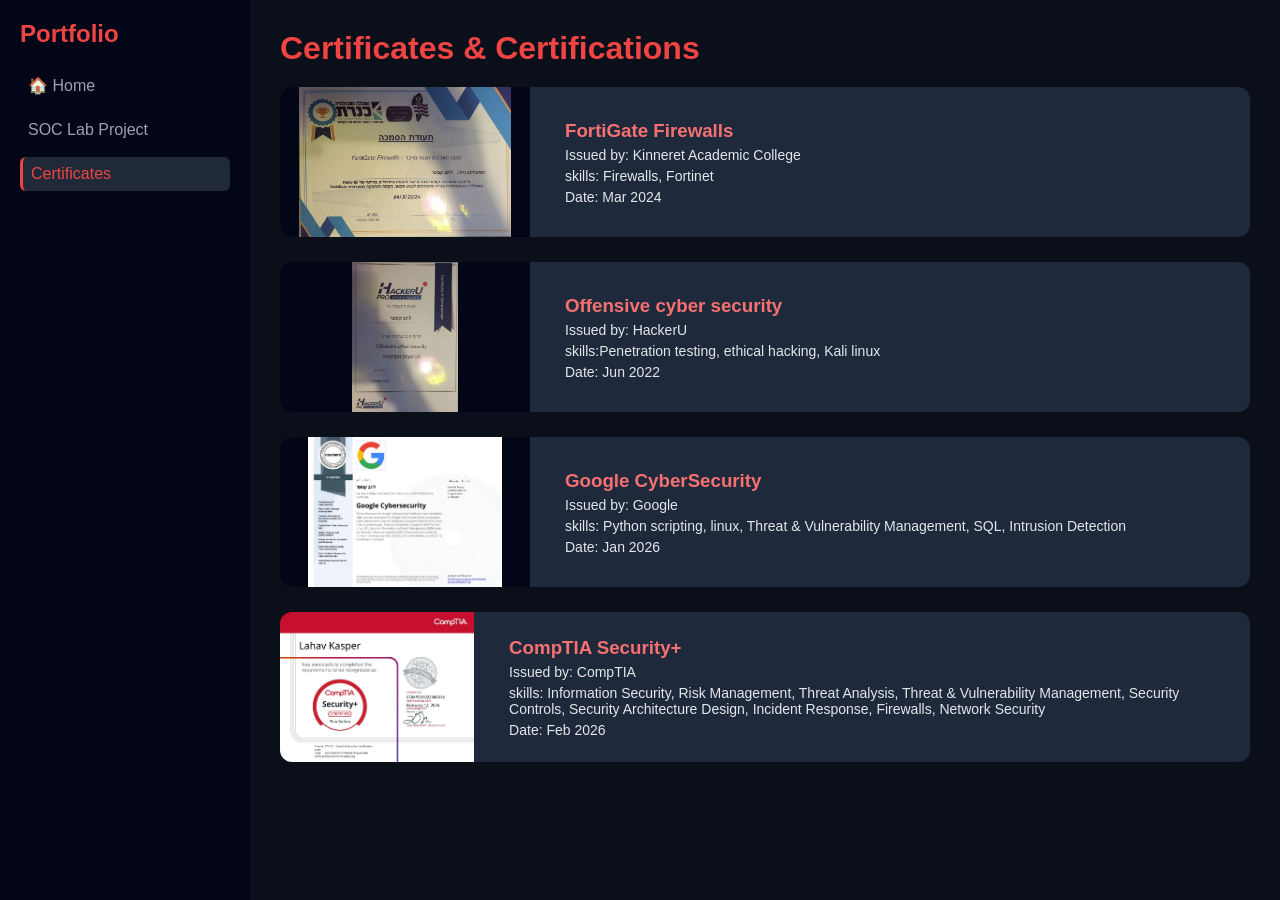
==== certificates.html @ c84c0cf5 "Initial commit - SOC Lab Website" ====
<!DOCTYPE html>
<html lang="en">
<head>
    <meta charset="UTF-8">
    <title>Certificates</title>
    <link rel="stylesheet" href="certificates.css">
</head>
<body>

<div class="sidebar">
    <h2>Portfolio</h2>
    <a href="index.html">🏠 Home</a>
    <a href="/SOC Project/soc-lab-project.html">SOC Lab Project</a>
    <a href="certificates.html" class="active">Certificates</a>
</div>

<div class="main">

<h1>Certificates & Certifications</h1>

<div class="cert-grid">

    <!-- Certificate 1 -->
    <div class="cert-card">
        <img class="cert-img" src="/certificates/firewall.jpg" alt="Certificate">

        <div class="cert-info">
            <h3>FortiGate Firewalls</h3>
            <p>Issued by: Kinneret Academic College</p>
            <p>skills: Firewalls, Fortinet</p>
            <p>Date: Mar 2024</p>
        </div>
    </div>

    <!-- Certificate 2 -->
    <div class="cert-card">
        <img class="cert-img" src="/certificates/האקר יו.jpg" alt="Certificate">

        <div class="cert-info">
            <h3>Offensive cyber security</h3>
            <p>Issued by: HackerU</p>
            <p>skills:Penetration testing, ethical hacking, Kali linux</p>
            <p>Date: Jun 2022</p>
        </div>
    </div>

        <!-- Certificate 3 -->
    <div class="cert-card">
        <img class="cert-img" src="/certificates/Coursera N0PWANQTI22I_page-0001.jpg" alt="Certificate">

        <div class="cert-info">
            <h3>Google CyberSecurity</h3>
            <p>Issued by: Google</p>
            <p>skills: Python scripting, linux, Threat & Vulnerability Management, SQL, Intrusion Detection</p>
            <p>Date: Jan 2026</p>
        </div>
    </div>

            <!-- Certificate 4 -->
    <div class="cert-card">
        <img class="cert-img" src="/certificates/CompTIA Security+ ce certificate_page-0001.jpg" alt="Certificate">
        <div class="cert-info">
            <h3>CompTIA Security+</h3>
            <p>Issued by: CompTIA</p>
            <p>skills: Information Security, Risk Management, Threat Analysis, Threat & Vulnerability Management, Security Controls, Security Architecture Design, Incident Response, Firewalls, Network Security</p>
            <p>Date: Feb 2026</p>
        </div>
    </div>

</div>

</div>

<!-- 🔍 MODAL -->
<div id="certModal" class="modal">
    <span class="close">&times;</span>
    <img class="modal-content" id="modalImg">
</div>

<script src="/certificates.js"></script>

</body>
</html>
---- certificates.css ----
/* ===================== */
/* RESET */
/* ===================== */
* {
    margin: 0;
    padding: 0;
    box-sizing: border-box;
}

/* ===================== */
/* BODY */
/* ===================== */
body {
    font-family: "Segoe UI", sans-serif;
    display: flex;
    background-color: #0b0f19;
    color: #e5e7eb;
}

/* ===================== */
/* SIDEBAR */
/* ===================== */
.sidebar {
    width: 250px;
    height: 100vh;
    background: #020617;
    padding: 20px;
    position: fixed;
}

.sidebar h2 {
    color: #ef4444;
    margin-bottom: 20px;
}

.sidebar a {
    display: block;
    color: #9ca3af;
    text-decoration: none;
    margin: 10px 0;
    padding: 8px;
    border-radius: 6px;
    transition: 0.3s;
}

.sidebar a:hover {
    background: #1f2937;
    color: #ef4444;
}

.sidebar a.active {
    background: #1f2937;
    color: #ef4444;
    border-left: 3px solid #ef4444;
}

/* ===================== */
/* MAIN */
/* ===================== */
.main {
    margin-left: 250px;
    padding: 30px;
    width: 100%;
}

/* ===================== */
/* TITLE */
/* ===================== */
h1 {
    color: #ef4444;
    margin-bottom: 20px;
}

/* ===================== */
/* GRID */
/* ===================== */
.cert-grid {
    display: grid;
    grid-template-columns: 1fr;
    gap: 25px;
}

/* ===================== */
/* CARD */
/* ===================== */
.cert-card {
    background: #1e293b;
    border-radius: 12px;
    overflow: hidden;
    transition: 0.3s;
    display: flex;
    align-items: center;
    gap: 20px;
}

.cert-card:hover {
    transform: translateY(-5px);
    box-shadow: 0 0 15px rgba(239, 68, 68, 0.3);
}

/* ===================== */
/* IMAGE */
/* ===================== */
.cert-card img {
    width: 250px;
    height: 150px;
    object-fit: contain;
    background: #020617;
    cursor: pointer;
    transition: 0.3s;
    
}

.cert-card img:hover {
    transform: scale(1.03);
}

/* ===================== */
/* INFO */
/* ===================== */
.cert-info {
    padding: 15px;
}

.cert-info h3 {
    color: #f87171;
}

.cert-info p {
    margin-top: 5px;
    font-size: 14px;
}

/* ===================== */
/* MODAL */
/* ===================== */
.modal {
    display: none;
    position: fixed;
    z-index: 999;
    padding-top: 50px;
    left: 0;
    top: 0;
    width: 100%;
    height: 100%;
    background-color: rgba(0, 0, 0, 0.9);
}

.modal-content {
    display: block;
    margin: auto;
    max-width: 90%;
    max-height: 90%;
    border-radius: 10px;
}

.close {
    position: absolute;
    top: 20px;
    right: 35px;
    color: #ef4444;
    font-size: 40px;
    font-weight: bold;
    cursor: pointer;
}
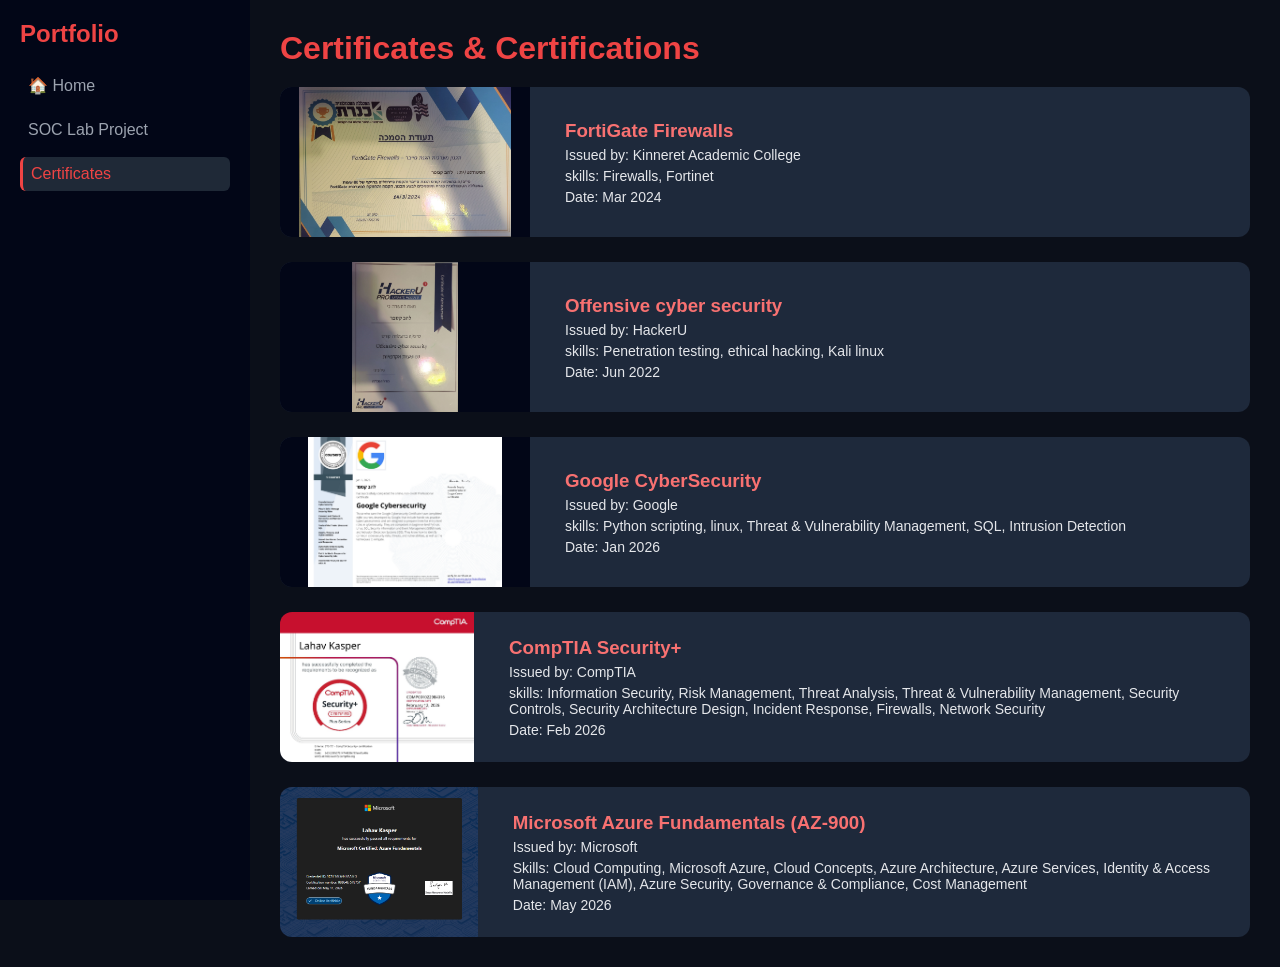
==== commit a8e029df: "commit" ====
--- a/certificates.html
+++ b/certificates.html
@@ -10,64 +10,75 @@
 <div class="sidebar">
     <h2>Portfolio</h2>
     <a href="index.html">🏠 Home</a>
-    <a href="/SOC Project/soc-lab-project.html">SOC Lab Project</a>
+    <a href="SOC Project/project-overview.html">SOC Lab Project</a>
     <a href="certificates.html" class="active">Certificates</a>
 </div>
 
 <div class="main">
 
-<h1>Certificates & Certifications</h1>
+    <h1>Certificates & Certifications</h1>
 
-<div class="cert-grid">
+    <div class="cert-grid">
 
-    <!-- Certificate 1 -->
-    <div class="cert-card">
-        <img class="cert-img" src="/certificates/firewall.jpg" alt="Certificate">
+        <!-- Certificate 1 -->
+        <div class="cert-card">
+            <img class="cert-img" src="certificates/firewall.jpg" alt="Certificate">
 
-        <div class="cert-info">
-            <h3>FortiGate Firewalls</h3>
-            <p>Issued by: Kinneret Academic College</p>
-            <p>skills: Firewalls, Fortinet</p>
-            <p>Date: Mar 2024</p>
+            <div class="cert-info">
+                <h3>FortiGate Firewalls</h3>
+                <p>Issued by: Kinneret Academic College</p>
+                <p>skills: Firewalls, Fortinet</p>
+                <p>Date: Mar 2024</p>
+            </div>
         </div>
+
+        <!-- Certificate 2 -->
+        <div class="cert-card">
+            <img class="cert-img" src="certificates/האקר יו.jpg" alt="Certificate">
+
+            <div class="cert-info">
+                <h3>Offensive cyber security</h3>
+                <p>Issued by: HackerU</p>
+                <p>skills: Penetration testing, ethical hacking, Kali linux</p>
+                <p>Date: Jun 2022</p>
+            </div>
+        </div>
+
+            <!-- Certificate 3 -->
+        <div class="cert-card">
+            <img class="cert-img" src="certificates/Coursera N0PWANQTI22I_page-0001.jpg" alt="Certificate">
+
+            <div class="cert-info">
+                <h3>Google CyberSecurity</h3>
+                <p>Issued by: Google</p>
+                <p>skills: Python scripting, linux, Threat & Vulnerability Management, SQL, Intrusion Detection</p>
+                <p>Date: Jan 2026</p>
+            </div>
+        </div>
+
+                <!-- Certificate 4 -->
+        <div class="cert-card">
+            <img class="cert-img" src="certificates/CompTIA Security+ ce certificate_page-0001.jpg" alt="Certificate">
+            <div class="cert-info">
+                <h3>CompTIA Security+</h3>
+                <p>Issued by: CompTIA</p>
+                <p>skills: Information Security, Risk Management, Threat Analysis, Threat & Vulnerability Management, Security Controls, Security Architecture Design, Incident Response, Firewalls, Network Security</p>
+                <p>Date: Feb 2026</p>
+            </div>
+        </div>
+
+                    <!-- Certificate 5 -->
+        <div class="cert-card">
+            <img class="cert-img" src="certificates/azure az-900.png" alt="Certificate">
+            <div class="cert-info">
+                <h3>Microsoft Azure Fundamentals (AZ-900)</h3>
+                <p>Issued by: Microsoft</p>
+                <p>Skills: Cloud Computing, Microsoft Azure, Cloud Concepts, Azure Architecture, Azure Services, Identity & Access Management (IAM), Azure Security, Governance & Compliance, Cost Management</p>
+                <p>Date: May 2026</p>
+            </div>
+        </div>
+
     </div>
-
-    <!-- Certificate 2 -->
-    <div class="cert-card">
-        <img class="cert-img" src="/certificates/האקר יו.jpg" alt="Certificate">
-
-        <div class="cert-info">
-            <h3>Offensive cyber security</h3>
-            <p>Issued by: HackerU</p>
-            <p>skills:Penetration testing, ethical hacking, Kali linux</p>
-            <p>Date: Jun 2022</p>
-        </div>
-    </div>
-
-        <!-- Certificate 3 -->
-    <div class="cert-card">
-        <img class="cert-img" src="/certificates/Coursera N0PWANQTI22I_page-0001.jpg" alt="Certificate">
-
-        <div class="cert-info">
-            <h3>Google CyberSecurity</h3>
-            <p>Issued by: Google</p>
-            <p>skills: Python scripting, linux, Threat & Vulnerability Management, SQL, Intrusion Detection</p>
-            <p>Date: Jan 2026</p>
-        </div>
-    </div>
-
-            <!-- Certificate 4 -->
-    <div class="cert-card">
-        <img class="cert-img" src="/certificates/CompTIA Security+ ce certificate_page-0001.jpg" alt="Certificate">
-        <div class="cert-info">
-            <h3>CompTIA Security+</h3>
-            <p>Issued by: CompTIA</p>
-            <p>skills: Information Security, Risk Management, Threat Analysis, Threat & Vulnerability Management, Security Controls, Security Architecture Design, Incident Response, Firewalls, Network Security</p>
-            <p>Date: Feb 2026</p>
-        </div>
-    </div>
-
-</div>
 
 </div>
 
@@ -77,7 +88,7 @@
     <img class="modal-content" id="modalImg">
 </div>
 
-<script src="/certificates.js"></script>
+<script src="certificates.js"></script>
 
 </body>
 </html>
